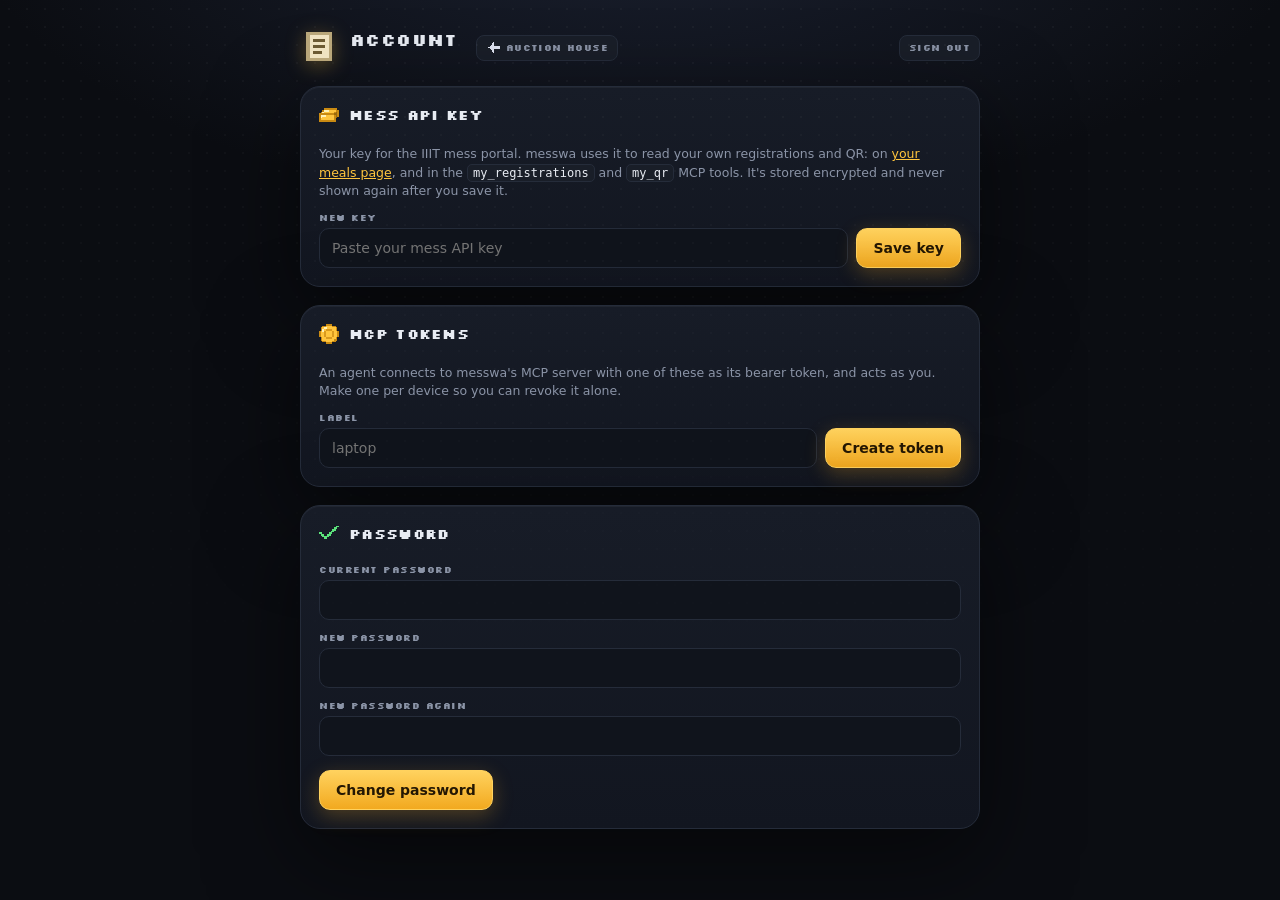
==== internal/dashboard/static/account.html @ 35e56fe0 "Add accounts with admin and member roles The dashboard had no sign-in; only the private listen addre" ====
<!doctype html>
<html lang="en">
<head>
<meta charset="utf-8">
<meta name="viewport" content="width=device-width, initial-scale=1, viewport-fit=cover">
<meta name="color-scheme" content="dark">
<meta name="theme-color" content="#0b0d12">
<title>Account · Mess Auction House</title>
<link rel="icon" href="favicon.svg" type="image/svg+xml">
<link rel="preload" href="silkscreen-700.ttf" as="font" type="font/ttf" crossorigin>
<link rel="stylesheet" href="style.css">
<link rel="stylesheet" href="account.css">
<script src="common.js" defer></script>
<script src="account.js" defer></script>
</head>
<body>
<div class="app account">
  <header class="top">
    <div class="brand">
      <span class="logo" id="logo"></span>
      <div>
        <h1 id="who">Account</h1>
        <p class="sub" id="role">&nbsp;</p>
      </div>
      <a class="nav-link" href="./" title="Back to the listings"><span id="navIcon"></span>Auction house</a>
    </div>
    <button class="nav-link" id="logout" type="button">Sign out</button>
  </header>

  <section class="chest" aria-label="Mess API key">
    <div class="chest-head">
      <span class="head-icon" id="keyIcon"></span>
      <span class="head-name">Mess API key</span>
      <span class="head-meta" id="keyMeta"></span>
    </div>
    <div class="form">
      <p class="note">Your key for the IIIT mess portal. messwa uses it to read your own registrations and QR: on <a href="sales.html">your meals page</a>, and in the <code>my_registrations</code> and <code>my_qr</code> MCP tools. It's stored encrypted and never shown again after you save it.</p>
      <p class="notice" id="noSecret" hidden>The server has no <code>MESSWA_SECRET_KEY</code>, so it can't store keys yet. Ask the admin to set it.</p>
      <form id="keyForm" class="row">
        <label class="grow">New key<input id="key" type="password" autocomplete="off" spellcheck="false" placeholder="Paste your mess API key" required></label>
        <button class="btn primary" type="submit">Save key</button>
        <button class="btn" type="button" id="keyClear" hidden>Remove</button>
      </form>
      <p class="err" id="keyErr" role="alert" hidden></p>
    </div>
  </section>

  <section class="chest" aria-label="MCP tokens">
    <div class="chest-head">
      <span class="head-icon" id="tokIcon"></span>
      <span class="head-name">MCP tokens</span>
      <span class="head-meta" id="tokMeta"></span>
    </div>
    <div class="form">
      <p class="note">An agent connects to messwa's MCP server with one of these as its bearer token, and acts as you. Make one per device so you can revoke it alone.</p>
      <form id="tokForm" class="row">
        <label class="grow">Label<input id="label" maxlength="64" placeholder="laptop" autocomplete="off"></label>
        <button class="btn primary" type="submit">Create token</button>
      </form>
      <div class="fresh" id="fresh" hidden>
        <p><b>Copy this token now.</b> It won't be shown again.</p>
        <code id="freshTok"></code>
        <p class="note">Add it to Claude Code with:</p>
        <code id="freshCmd"></code>
      </div>
      <p class="err" id="tokErr" role="alert" hidden></p>
      <table class="tokens" id="tokens" hidden>
        <thead><tr><th>Label</th><th>Token</th><th>Created</th><th>Last used</th><th></th></tr></thead>
        <tbody id="tokBody"></tbody>
      </table>
    </div>
  </section>

  <section class="chest" aria-label="Password">
    <div class="chest-head">
      <span class="head-icon" id="pwIcon"></span>
      <span class="head-name">Password</span>
    </div>
    <form class="form" id="pwForm">
      <input type="text" name="username" autocomplete="username" id="pwUser" hidden>
      <label>Current password<input id="pwOld" type="password" autocomplete="current-password" required></label>
      <label>New password<input id="pwNew" type="password" autocomplete="new-password" minlength="10" required></label>
      <label>New password again<input id="pwAgain" type="password" autocomplete="new-password" minlength="10" required></label>
      <p class="err" id="pwErr" role="alert" hidden></p>
      <p class="ok" id="pwOk" hidden>Password changed. Your other devices are signed out.</p>
      <div class="actions"><button class="btn primary" type="submit">Change password</button></div>
    </form>
  </section>
</div>
<div class="tip" id="tip" hidden></div>
</body>
</html>
---- internal/dashboard/static/style.css ----
@font-face { font-family: Pixel; src: url(silkscreen-400.ttf) format("truetype"); font-weight: 400; font-display: swap; }
@font-face { font-family: Pixel; src: url(silkscreen-700.ttf) format("truetype"); font-weight: 700; font-display: swap; }

:root {
  --bg: #0b0d12;
  --panel: #141821;
  --line: #252c3a;
  --slot: #191e28;
  --slot-hi: #222937;
  --text: #e8ecf3;
  --muted: #8b94a7;
  --dim: #586076;
  --gold: #ffc53d;
  --veg: #34c463;
  --nonveg: #e2553f;
  --egg: #f2b51b;
  --accent: #e8ecf3;
  --s: 72px;
  --gap: 6px;
  --cols: 9;
  --rows: 5;
  --sans: Inter, ui-sans-serif, system-ui, -apple-system, "Segoe UI", Roboto, sans-serif;
}

* { box-sizing: border-box; }
[hidden] { display: none !important; }
html, body { margin: 0; }
body {
  min-height: 100vh;
  color: var(--text);
  font: 14px/1.45 var(--sans);
  background:
    radial-gradient(1100px 520px at 50% -12%, #1b2131 0%, transparent 62%),
    var(--bg);
  -webkit-font-smoothing: antialiased;
}
body::before {
  content: "";
  position: fixed;
  inset: 0;
  pointer-events: none;
  background-image: radial-gradient(rgba(255, 255, 255, .035) 1px, transparent 1px);
  background-size: 18px 18px;
  mask-image: linear-gradient(180deg, #000 0%, transparent 85%);
}
button { font: inherit; color: inherit; }
kbd {
  font: 700 10px Pixel, monospace;
  padding: 1px 5px 2px;
  border: 1px solid var(--line);
  border-bottom-width: 2px;
  border-radius: 5px;
  background: var(--panel);
  color: var(--muted);
}
svg { display: block; }

.app {
  width: fit-content;
  max-width: 100%;
  margin: 0 auto;
  padding: 28px 20px 36px;
  display: flex;
  flex-direction: column;
  gap: 18px;
}

/* ---------- header ---------- */

.top {
  display: grid;
  grid-template-columns: auto minmax(200px, 1fr) auto;
  gap: 28px;
  align-items: center;
}
.brand { display: flex; gap: 12px; align-items: center; }
.logo { width: 38px; height: 38px; filter: drop-shadow(0 4px 10px rgba(255, 197, 61, .3)); }
.brand h1 { margin: 0; font: 700 17px Pixel, var(--sans); letter-spacing: .4px; }
.brand .sub { margin: 1px 0 0; color: var(--muted); font-size: 12px; }
.nav-link {
  display: inline-flex; align-items: center; gap: 6px; height: 26px; padding: 0 9px 1px; margin-left: 6px;
  border-radius: 8px; background: var(--slot); border: 1px solid var(--line);
  font: 700 9px Pixel; letter-spacing: .4px; color: var(--muted); text-decoration: none; white-space: nowrap;
  transition: background .12s, border-color .12s, color .12s;
}
.nav-link:hover { background: var(--slot-hi); color: var(--gold); border-color: color-mix(in srgb, var(--gold) 55%, transparent); }
.nav-link span { width: 14px; height: 14px; }
button.nav-link { cursor: pointer; }
.nav-link b { font-weight: inherit; }
.nav-link span svg { width: 14px; height: 14px; display: block; }

.day { display: flex; flex-direction: column; gap: 7px; min-width: 0; }
.day-label { font-size: 12.5px; color: var(--muted); white-space: nowrap; overflow: hidden; text-overflow: ellipsis; }
.day-label b { color: var(--text); font-weight: 600; }
.day-label .gold { color: var(--gold); }
.track {
  position: relative;
  height: 8px;
  border-radius: 99px;
  background: #121620;
  border: 1px solid var(--line);
}
.seg { position: absolute; top: 1px; bottom: 1px; border-radius: 99px; background: #2b3346; }
.seg.past { background: #1d2230; }
.seg.now { background: linear-gradient(90deg, #ffd25e, #ff9f3d); box-shadow: 0 0 12px rgba(255, 180, 61, .55); }
.seg-glyph { position: absolute; top: 12px; width: 11px; height: 11px; transform: translateX(-50%); opacity: .45; }
.seg-glyph.now { opacity: 1; }
.seg-glyph.coin { width: auto; display: flex; align-items: center; gap: 3px; opacity: 1; font: 400 8px Pixel; color: var(--gold); white-space: nowrap; }
.seg-glyph.coin svg { width: 11px; height: 11px; flex: none; }
.seg-glyph.coin.armed b { color: var(--muted); }
.seg-glyph.coin.armed svg { border-radius: 50%; animation: ring 1.8s infinite; }
@keyframes ring { 0% { box-shadow: 0 0 0 0 rgba(255, 197, 61, .6); } 70% { box-shadow: 0 0 0 6px rgba(255, 197, 61, 0); } 100% { box-shadow: 0 0 0 0 rgba(255, 197, 61, 0); } }
.now-mark { position: absolute; top: -5px; bottom: -5px; width: 2px; margin-left: -1px; border-radius: 2px; background: #fff; box-shadow: 0 0 8px #fff8; }
.day { padding-bottom: 14px; }

.search {
  display: flex;
  align-items: center;
  gap: 9px;
  width: 250px;
  height: 38px;
  padding: 0 12px;
  border-radius: 11px;
  background: var(--panel);
  border: 1px solid var(--line);
  transition: border-color .15s, box-shadow .15s;
}
.search:focus-within { border-color: #3d4860; box-shadow: 0 0 0 3px rgba(122, 162, 255, .14); }
.search-key { font: 700 11px Pixel; color: var(--dim); border: 1px solid var(--line); border-radius: 5px; padding: 0 5px 1px; }
.search input { flex: 1; min-width: 0; background: none; border: 0; outline: 0; color: var(--text); font: inherit; }
.search input::placeholder { color: var(--dim); }
.search input::-webkit-search-cancel-button { filter: invert(.6); }

/* ---------- chest ---------- */

.chest {
  padding: 14px 16px 16px;
  border-radius: 20px;
  background: linear-gradient(180deg, #171c27 0%, #121620 100%);
  border: 1px solid var(--line);
  box-shadow: 0 30px 90px rgba(0, 0, 0, .5), inset 0 1px 0 rgba(255, 255, 255, .045);
}
.chest-head {
  display: flex;
  align-items: center;
  gap: 10px;
  min-height: 28px;
  margin: 0 2px 12px;
  font-size: 12.5px;
  color: var(--muted);
}
.head-icon { width: 20px; height: 20px; }
.head-name { font: 700 14px Pixel, var(--sans); color: var(--accent); letter-spacing: .3px; transition: color .2s; }
.head-meta { flex: 1; white-space: nowrap; overflow: hidden; text-overflow: ellipsis; }
.pager { display: flex; align-items: center; gap: 6px; font: 700 11px Pixel; color: var(--muted); }
.pg {
  width: 24px; height: 24px; border-radius: 7px; cursor: pointer;
  background: var(--slot); border: 1px solid var(--line);
  font: 600 16px/1 var(--sans); padding-bottom: 2px;
}
.pg:disabled { opacity: .3; cursor: default; }
.live { display: flex; align-items: center; gap: 6px; font-size: 11.5px; padding-left: 10px; border-left: 1px solid var(--line); white-space: nowrap; }
.live i { width: 7px; height: 7px; border-radius: 50%; background: var(--veg); box-shadow: 0 0 0 0 rgba(52, 196, 99, .6); animation: pulse 2.4s infinite; }
.live.off i { background: var(--nonveg); animation: none; }
@keyframes pulse { 0% { box-shadow: 0 0 0 0 rgba(52, 196, 99, .55); } 70% { box-shadow: 0 0 0 7px rgba(52, 196, 99, 0); } 100% { box-shadow: 0 0 0 0 rgba(52, 196, 99, 0); } }

.body { display: flex; gap: calc(var(--gap) * 2); }
.tabs { display: grid; grid-template-rows: repeat(var(--rows), var(--s)); gap: var(--gap); }
.grid {
  position: relative;
  display: grid;
  grid-template-columns: repeat(var(--cols), var(--s));
  grid-auto-rows: var(--s);
  gap: var(--gap);
}

.controls {
  display: flex;
  gap: calc(var(--gap) * 2);
  margin-top: calc(var(--gap) * 2);
  padding-top: calc(var(--gap) * 2);
  border-top: 1px dashed var(--line);
}
.ctl-row {
  width: calc(var(--cols) * var(--s) + (var(--cols) - 1) * var(--gap));
  display: flex;
  flex-wrap: wrap;
  gap: var(--gap);
  justify-content: center;
}
.ctl-row .spacer { flex: 1; }

/* ---------- slots ---------- */

.slot {
  --c: clamp(4px, calc(var(--s) * .1), 7px);
  --ci: clamp(9px, calc(var(--s) * .17), 12px);
  position: relative;
  width: var(--s);
  height: var(--s);
  border-radius: 11px;
  background: var(--slot);
  border: 1px solid #1e2431;
  box-shadow: inset 0 2px 0 rgba(0, 0, 0, .32), inset 0 -1px 0 rgba(255, 255, 255, .035);
}
button.slot { padding: 0; margin: 0; cursor: pointer; outline: none; -webkit-tap-highlight-color: transparent; }
.item, .tab, .ctl { transition: transform .12s ease, background .12s, border-color .12s, box-shadow .15s; }
.item { --accent: var(--m, #e8ecf3); }
.item:hover, .item:focus-visible, .item.active {
  background: var(--slot-hi);
  border-color: color-mix(in srgb, var(--accent) 65%, transparent);
  transform: translateY(-2px);
  box-shadow: 0 10px 22px rgba(0, 0, 0, .4), 0 0 20px color-mix(in srgb, var(--accent) 22%, transparent);
  z-index: 2;
}
.item:active { transform: translateY(0) scale(.97); }

.price {
  position: absolute;
  inset: 0;
  display: flex;
  align-items: center;
  justify-content: center;
  padding-top: 2px;
  /* Regular weight: the bold 4 fills in. Sizes are whole multiples of the
     font's 8px grid so every pixel stays square. */
  font: 400 24px Pixel, var(--sans);
  color: var(--gold);
  text-shadow: 2px 2px 0 rgba(0, 0, 0, .5);
}
.price.wide { font-size: 16px; }
@media (max-width: 640px) { .price { font-size: 16px; } }
.price .r { font: 700 calc(var(--s) * .21) var(--sans); margin-right: 2px; opacity: .8; transform: translateY(-1px); }
.price.unknown { color: #5d6680; font: 600 calc(var(--s) * .3) var(--sans); text-shadow: none; }
.price.free { color: var(--veg); font-weight: 700; font-size: calc(var(--s) * .19); letter-spacing: 0; }
.price.swap { flex-direction: column; gap: 3px; font-weight: 700; font-size: calc(var(--s) * .13); color: var(--muted); letter-spacing: .3px; text-shadow: none; }
.price.swap svg { width: calc(var(--s) * .36); height: calc(var(--s) * .36); }
.price.swap.compact { flex-direction: row; gap: 4px; padding-bottom: 6px; }
.price.swap.compact .arrow { font: 700 calc(var(--s) * .2) var(--sans); color: var(--muted); }
.price.swap .more { position: absolute; right: 7px; top: calc(var(--s) * .3); font-size: 10px; color: var(--muted); }

.diet { position: absolute; top: var(--c); left: var(--c); width: var(--ci); height: var(--ci); }
.mealg { position: absolute; top: var(--c); right: var(--c); width: calc(var(--ci) + 1px); height: calc(var(--ci) + 1px); opacity: .9; }
.messg { position: absolute; left: calc(var(--c) - 1px); bottom: calc(var(--c) + 3px); width: calc(var(--ci) + 1px); height: calc(var(--ci) + 1px); }
.qty { position: absolute; right: var(--c); bottom: calc(var(--c) + 2px); font: 700 calc(var(--ci) + 1px) Pixel; color: #fff; text-shadow: 2px 2px 0 rgba(0, 0, 0, .7); }
.ticked { position: absolute; left: 50%; top: 6px; width: 6px; height: 6px; margin-left: -3px; border-radius: 50%; background: var(--egg); box-shadow: 0 0 6px var(--egg); }
.bar { position: absolute; left: calc(var(--c) + 1px); right: calc(var(--c) + 1px); bottom: calc(var(--c) - 2px); height: 3px; border-radius: 2px; background: rgba(0, 0, 0, .55); overflow: hidden; }
.bar i { display: block; height: 100%; width: 100%; transform-origin: left; }

.item.sold > :not(.stamp), .item.closed > :not(.stamp) { opacity: .28; filter: grayscale(1); }
.stamp {
  position: absolute;
  left: 50%;
  top: 50%;
  transform: translate(-50%, -50%) rotate(-14deg);
  padding: 2px 5px 3px;
  border: 1.5px solid currentColor;
  border-radius: 5px;
  font: 700 10px Pixel;
  letter-spacing: .5px;
  background: rgba(11, 13, 18, .75);
}
.stamp.long { font-size: clamp(6px, calc(var(--s) * .11), 8px); letter-spacing: 0; padding: 2px 3px 3px; }
.sold .stamp { color: var(--veg); }
.sold .stamp.bought { color: #ff6b5b; }
.closed .stamp { color: var(--muted); }

.glint {
  position: absolute;
  inset: 0;
  border-radius: inherit;
  overflow: hidden;
  pointer-events: none;
}
.glint::before {
  content: "";
  position: absolute;
  top: -20%;
  bottom: -20%;
  left: 0;
  width: 70%;
  background: linear-gradient(105deg,
    rgba(190, 150, 255, 0) 0%,
    rgba(190, 150, 255, .06) 25%,
    rgba(200, 170, 255, .22) 45%,
    rgba(160, 205, 255, .26) 55%,
    rgba(160, 205, 255, .06) 75%,
    rgba(160, 205, 255, 0) 100%);
  transform: translateX(-110%);
  will-change: transform;
  animation: glint 3s infinite;
}
/* Sweep in the first 2.2s of the cycle (keep in step with GLINT_* in app.js),
   then rest off to the right. */
@keyframes glint {
  0% { transform: translateX(-110%); animation-timing-function: cubic-bezier(.4, 0, .6, 1); }
  73.33%, 100% { transform: translateX(160%); }
}
.pop { animation: pop .45s cubic-bezier(.2, 1.5, .4, 1); }
@keyframes pop { from { transform: scale(.6); opacity: 0; } to { transform: none; opacity: 1; } }

.empty {
  position: absolute;
  inset: 0;
  display: grid;
  place-items: center;
  pointer-events: none;
  text-align: center;
}
.empty div { padding: 10px 14px; border-radius: 10px; background: rgba(11, 13, 18, .7); color: var(--muted); font-size: 13px; }
.empty b { display: block; font: 700 11px Pixel; color: var(--dim); letter-spacing: .5px; margin-bottom: 2px; }

/* ---------- tabs ---------- */

.tab { display: grid; place-items: center; --accent: var(--m); }
.tab svg { width: 56%; height: 56%; transition: transform .15s; }
.tab:hover { background: var(--slot-hi); }
.tab:hover svg { transform: scale(1.08) rotate(-4deg); }
.tab.on {
  background: var(--slot-hi);
  border-color: var(--accent);
  box-shadow: inset 0 0 0 1px color-mix(in srgb, var(--accent) 50%, transparent), 0 0 24px color-mix(in srgb, var(--accent) 28%, transparent);
}
.tab.on::after {
  content: "";
  position: absolute;
  right: calc(var(--gap) * -1 - 3px);
  top: 22%;
  bottom: 22%;
  width: 3px;
  border-radius: 3px;
  background: var(--accent);
  box-shadow: 0 0 10px var(--accent);
}
.badge {
  position: absolute;
  right: 4px;
  bottom: 4px;
  min-width: 18px;
  padding: 1px 4px 2px;
  border-radius: 6px;
  text-align: center;
  font: 700 10px Pixel;
  color: var(--text);
  background: rgba(11, 13, 18, .85);
  border: 1px solid var(--line);
}
.tab.on .badge { border-color: color-mix(in srgb, var(--accent) 60%, transparent); color: var(--accent); }
.badge.zero { color: var(--dim); }

/* ---------- control buttons ---------- */

.ctl { display: grid; place-items: center; }
.ctl svg { width: 42%; height: 42%; margin-bottom: 12px; }
.ctl .lbl {
  position: absolute;
  left: 0;
  right: 0;
  bottom: 7px;
  text-align: center;
  font: 700 8.5px Pixel;
  letter-spacing: .3px;
  color: var(--muted);
  white-space: nowrap;
}
.ctl:hover { background: var(--slot-hi); }
.ctl.on { border-color: color-mix(in srgb, var(--gold) 70%, transparent); background: var(--slot-hi); box-shadow: 0 0 18px rgba(255, 197, 61, .15); }
.ctl .lbl.tight { font-size: 7.5px; letter-spacing: 0; }
.ctl.on .lbl { color: var(--gold); }
.ctl.set .lbl { color: var(--text); }
.ctl:disabled { opacity: .3; cursor: not-allowed; }
.ctl.help .q { font: 700 24px/1 var(--sans); color: var(--muted); margin-bottom: 12px; }

/* ---------- tooltip ---------- */

.tip {
  position: fixed;
  z-index: 50;
  left: 0;
  top: 0;
  max-width: 330px;
  padding: 9px 12px 10px;
  pointer-events: none;
  border: 2px solid transparent;
  border-radius: 7px;
  background:
    linear-gradient(rgba(16, 0, 16, .95), rgba(16, 0, 16, .95)) padding-box,
    linear-gradient(180deg, #5a1cff, #2a0a80) border-box;
  box-shadow: 0 0 0 1px #0d000d, 0 18px 40px rgba(0, 0, 0, .55);
  font-size: 13px;
  line-height: 1.5;
}
.tip .ln { white-space: pre-wrap; overflow-wrap: anywhere; }
.tip .gap { height: 7px; }
.tip .nm { font-weight: 700; font-size: 14px; }
.tip .lore { color: #c08ad8; font-style: italic; }
.tip .rar { margin-top: 7px; font: 700 11.5px Pixel; letter-spacing: .6px; }
.c7 { color: #a9adb8; }
.c8 { color: #6c7080; }
.cf { color: #f4f5f8; }
.c6 { color: #ffaa1f; }
.ce { color: #ffe66b; }
.ca { color: #5be37a; }
.cc { color: #ff6b5b; }
.cb { color: #6fe3f0; }
.cd { color: #ff86e8; }

/* ---------- modal ---------- */

.modal {
  position: fixed;
  inset: 0;
  z-index: 60;
  display: grid;
  place-items: center;
  padding: 16px;
  background: rgba(5, 6, 10, .62);
  backdrop-filter: blur(6px);
  animation: fade .15s ease;
}
@keyframes fade { from { opacity: 0; } }
.sheet {
  width: min(560px, 100%);
  max-height: 88vh;
  overflow: auto;
  padding: 18px;
  border-radius: 20px;
  background: linear-gradient(180deg, #181d29, #121620);
  border: 1px solid var(--line);
  box-shadow: 0 40px 120px rgba(0, 0, 0, .6);
  animation: rise .2s cubic-bezier(.2, 1.2, .4, 1);
}
@keyframes rise { from { transform: translateY(14px) scale(.98); opacity: 0; } }
.sheet-head { display: flex; gap: 16px; align-items: center; }
.sheet-head .slot { --s: 92px; flex: none; cursor: default; transform: none; }
.sheet-head h2 { margin: 0; font: 700 16px Pixel, var(--sans); letter-spacing: .3px; }
.sheet-head .sub { margin-top: 3px; color: var(--muted); font-size: 13px; }
.pill { display: inline-block; margin-top: 8px; padding: 2px 8px 3px; border-radius: 99px; font: 700 10px Pixel; letter-spacing: .5px; border: 1px solid currentColor; }
.facts { display: grid; grid-template-columns: auto 1fr; gap: 6px 16px; margin: 18px 0 4px; font-size: 13.5px; }
.facts dt { color: var(--muted); }
.facts dd { margin: 0; overflow-wrap: anywhere; }
.copies { margin-top: 16px; display: flex; flex-direction: column; gap: 8px; }
.copies h3 { margin: 0 0 2px; font: 700 11px Pixel; color: var(--muted); letter-spacing: .5px; }
.copy { padding: 10px 12px; border-radius: 12px; background: var(--slot); border: 1px solid #1e2431; }
.copy-meta { display: flex; gap: 8px; align-items: baseline; font-size: 12px; color: var(--muted); margin-bottom: 3px; }
.copy-meta b { color: var(--text); font-weight: 600; }
.copy-text { white-space: pre-wrap; overflow-wrap: anywhere; color: #d6c3e6; }
a.copy.linked { display: block; text-decoration: none; color: inherit; cursor: pointer; transition: border-color .12s, background .12s; }
a.copy.linked:hover { border-color: color-mix(in srgb, var(--gold) 55%, transparent); background: var(--slot-hi); }
.copy-go { margin-left: auto; display: inline-flex; align-items: center; gap: 5px; color: var(--muted); font-size: 11px; }
.copy-go svg { width: 12px; height: 12px; }
a.copy.linked:hover .copy-go { color: var(--gold); }
.copy.deleted .copy-text { text-decoration: line-through; opacity: .55; }
.actions { display: flex; flex-wrap: wrap; gap: 8px; margin-top: 18px; }
.btn {
  display: inline-flex; align-items: center; gap: 8px;
  height: 40px; padding: 0 16px; border-radius: 11px; cursor: pointer;
  background: var(--slot-hi); border: 1px solid var(--line);
  font-weight: 600; text-decoration: none; color: var(--text);
}
.btn:hover { border-color: #3d4860; }
.btn.primary { background: linear-gradient(180deg, #ffd25e, #f2a91f); color: #241703; border-color: #ffd25e; box-shadow: 0 6px 20px rgba(255, 180, 40, .25); }
.btn.primary:hover { filter: brightness(1.06); }
.btn.primary[aria-disabled="true"] { filter: grayscale(1); opacity: .5; pointer-events: none; }
.btn svg { width: 16px; height: 16px; }
.setting { margin-top: 18px; }
.setting h3 { margin: 0 0 6px; font: 700 10px Pixel; letter-spacing: .6px; color: var(--muted); }
.choices { display: flex; flex-wrap: wrap; gap: 8px; margin-top: 12px; }
.choice { display: inline-flex; align-items: center; gap: 8px; font: inherit; font-size: 14px; color: var(--muted); background: var(--slot); border: 1px solid var(--line); border-radius: 10px; padding: 10px 14px; cursor: pointer; }
.choice svg { width: 18px; height: 18px; }
.choice:hover { border-color: #3d4860; color: inherit; }
.choice[aria-checked="true"] { color: var(--gold); border-color: var(--gold); background: color-mix(in srgb, var(--gold) 10%, var(--slot)); }
.note { margin-top: 10px; color: var(--dim); font-size: 12px; }

.toast {
  position: fixed; left: 50%; bottom: 24px; z-index: 70; transform: translateX(-50%);
  padding: 8px 14px; border-radius: 10px; background: #1d2330; border: 1px solid var(--line);
  font-size: 13px; box-shadow: 0 12px 30px rgba(0, 0, 0, .5);
}

.hint { display: flex; flex-wrap: wrap; gap: 6px 16px; justify-content: center; color: var(--dim); font-size: 12px; }

/* ---------- market pulse ---------- */

/* width 0 + min-width 100%: match the board's width without widening it */
.pulse { width: 0; min-width: 100%; }
.legend { display: flex; gap: 12px; font-size: 11.5px; white-space: nowrap; }
.legend i { display: inline-block; width: 7px; height: 10px; margin-right: 5px; border-radius: 2px 2px 0 0; background: var(--text); vertical-align: -1px; }
.legend i.m { background: color-mix(in srgb, var(--text) 30%, transparent); }
.wins { display: flex; gap: 4px; padding-left: 10px; border-left: 1px solid var(--line); }
.win {
  height: 24px; padding: 0 8px 1px; border-radius: 7px; cursor: pointer;
  background: var(--slot); border: 1px solid var(--line);
  font: 700 9px Pixel; letter-spacing: .3px; color: var(--muted);
  transition: background .12s, border-color .12s, color .12s;
}
.win:hover { background: var(--slot-hi); color: var(--text); }
.win.on { color: var(--gold); border-color: color-mix(in srgb, var(--gold) 70%, transparent); background: var(--slot-hi); }

.cards { display: grid; grid-template-columns: repeat(4, minmax(0, 1fr)); gap: calc(var(--gap) * 2); }
.card {
  --accent: var(--m);
  position: relative;
  padding: 12px 14px 12px;
  border-radius: 14px;
  background: var(--slot);
  border: 1px solid #1e2431;
  box-shadow: inset 0 2px 0 rgba(0, 0, 0, .32), inset 0 -1px 0 rgba(255, 255, 255, .035);
  cursor: pointer;
  container-type: inline-size;
  transition: background .12s, border-color .12s, box-shadow .15s;
}
.card:hover { background: var(--slot-hi); border-color: color-mix(in srgb, var(--accent) 35%, transparent); }
.card.on {
  background: var(--slot-hi);
  border-color: color-mix(in srgb, var(--accent) 70%, transparent);
  box-shadow: inset 0 0 0 1px color-mix(in srgb, var(--accent) 30%, transparent), 0 0 24px color-mix(in srgb, var(--accent) 14%, transparent);
}
.card-head { display: flex; align-items: center; gap: 8px; margin-bottom: 14px; }
.card-head svg { width: 18px; height: 18px; flex: none; }
.card-name { flex: 1; font: 700 12px Pixel, var(--sans); letter-spacing: .3px; }
.verdict { padding: 2px 6px 3px; border-radius: 99px; border: 1px solid var(--line); font: 700 8px Pixel; letter-spacing: .4px; color: var(--dim); }
.verdict.hot { color: var(--gold); border-color: color-mix(in srgb, var(--gold) 55%, transparent); }
.verdict.slow, .verdict.steady { color: var(--muted); }

.kpis { display: grid; grid-template-columns: repeat(3, minmax(0, 1fr)); gap: 8px; }
.kpi b, .x b { display: block; white-space: nowrap; }
/* 16px or 24px: whole multiples of the font's 8px grid keep pixels square */
.kpi b { font: 400 16px/24px Pixel, var(--sans); color: var(--text); text-shadow: 2px 2px 0 rgba(0, 0, 0, .5); }
@container (min-width: 290px) { .kpi b { font-size: 24px; } }
.kpi span, .x em { display: block; font: 700 8px Pixel; font-style: normal; letter-spacing: .3px; white-space: nowrap; }
.kpi span { margin-top: 5px; color: var(--muted); }
.kpi b.none, .x b.none { color: var(--dim); }

.spark {
  position: relative;
  display: grid;
  grid-template-columns: repeat(24, minmax(0, 1fr));
  gap: 2px;
  height: 40px;
  margin-top: 16px;
  border-bottom: 1px solid var(--line);
}
.band { position: absolute; top: -4px; bottom: 0; right: 0; border-left: 1px solid var(--line); border-radius: 0 4px 0 0; background: rgba(255, 255, 255, .03); pointer-events: none; }
.bk { position: relative; height: 100%; }
.bk i { position: absolute; bottom: 0; border-radius: 2px 2px 0 0; }
.bk .m { left: 0; right: 0; background: color-mix(in srgb, var(--m) 30%, transparent); }
.bk .s { left: 22%; right: 22%; background: var(--m); }
.bk:hover .m { background: color-mix(in srgb, var(--m) 48%, transparent); }
.axis { display: flex; justify-content: space-between; margin-top: 4px; font-size: 10.5px; color: var(--dim); }

.extras { display: grid; grid-template-columns: repeat(3, minmax(0, 1fr)); gap: 8px; margin-top: 10px; padding-top: 10px; border-top: 1px dashed var(--line); }
.x em { color: var(--muted); margin-bottom: 3px; }
.x b { font-size: 13px; font-weight: 600; color: var(--text); }

@media (max-width: 1100px) {
  .cards { grid-template-columns: repeat(2, minmax(0, 1fr)); }
}
@media (max-width: 640px) {
  .cards { grid-template-columns: minmax(0, 1fr); }
  .legend { display: none; }
  .pulse .head-name { flex: 1; white-space: nowrap; }
}

/* ---------- small screens ---------- */

@media (max-width: 900px) {
  .top { grid-template-columns: 1fr auto; gap: 14px 20px; }
  .day { grid-column: 1 / -1; grid-row: 2; }
  .search { width: 200px; }
}
@media (max-width: 640px) {
  :root { --s: 56px; --gap: 5px; --cols: 5; --rows: 7; }
  .app { padding: 16px 10px 28px; gap: 14px; }
  .top { grid-template-columns: 1fr; }
  .search { width: 100%; grid-row: 3; }
  .brand .sub { display: none; }
  .chest { padding: 10px 10px 12px; border-radius: 16px; }
  .live { display: none; }
  .head-meta { display: none; }
  .head-name { flex: 1; }
  .ctl .lbl { font-size: 7px; bottom: 5px; }
  .ctl .lbl.tight { font-size: 6px; }
  .ctl svg { margin-bottom: 10px; }
  .ctl-row .page, .ctl-row .spacer, .ctl-left { display: none; }
  .ctl-row { width: auto; flex: 1; justify-content: space-between; }
  .hint { display: none; }
  .modal { place-items: end center; padding: 0; }
  .sheet { border-radius: 20px 20px 0 0; max-height: 92vh; }
}
@media (prefers-reduced-motion: reduce) {
  *, *::before, *::after { animation: none !important; transition: none !important; }
}
---- internal/dashboard/static/account.css ----
/* The sign-in and account pages. Shares style.css with the board. */

.app.account { width: min(720px, 100%); }
.account .top { display: flex; justify-content: space-between; align-items: center; gap: 16px; }
.account.login { width: min(440px, 100%); margin-top: 8vh; }

.notice {
  margin: 0; padding: 10px 14px; border-radius: 12px;
  background: color-mix(in srgb, var(--egg) 8%, var(--panel)); border: 1px solid color-mix(in srgb, var(--egg) 35%, transparent);
  color: var(--muted); font-size: 12.5px;
}
code { font: 12px ui-monospace, SFMono-Regular, Menlo, monospace; color: var(--text); background: var(--slot); border: 1px solid var(--line); border-radius: 5px; padding: 1px 5px; overflow-wrap: anywhere; }
.account a { color: var(--gold); }
.account a.nav-link { color: var(--muted); }

.form { display: flex; flex-direction: column; gap: 12px; padding: 4px 2px 2px; }
.form label { display: flex; flex-direction: column; gap: 5px; font: 700 9px Pixel; letter-spacing: .5px; color: var(--muted); text-transform: uppercase; }
.form input {
  height: 40px; padding: 0 12px; border-radius: 10px;
  background: #10141c; border: 1px solid var(--line); color: var(--text);
  font: 14px var(--sans); outline: none;
}
.form input:focus { border-color: color-mix(in srgb, var(--gold) 60%, transparent); }
.form .row { display: flex; gap: 8px; align-items: flex-end; flex-wrap: wrap; }
.form .grow { flex: 1 1 220px; }
.form .actions { margin-top: 2px; }
.note { margin: 0; color: var(--muted); font-size: 12.5px; }
.err { margin: 0; color: #ff6b5b; font-size: 13px; }
.ok { margin: 0; color: #5be37a; font-size: 13px; }
.red { color: #ff6b5b; }
.dim { color: var(--dim); }
.head-meta b { color: var(--text); font-weight: 600; }
.btn:disabled { opacity: .6; cursor: progress; }
.btn.small { height: 28px; padding: 0 10px; border-radius: 8px; font-size: 12px; }

.fresh { display: flex; flex-direction: column; gap: 8px; padding: 12px; border-radius: 12px; background: color-mix(in srgb, var(--veg) 7%, var(--panel)); border: 1px solid color-mix(in srgb, var(--veg) 35%, transparent); }
.fresh p { margin: 0; font-size: 13px; }
.fresh code { display: block; padding: 8px 10px; user-select: all; }

.tokens { width: 100%; border-collapse: collapse; font-size: 13px; }
.tokens th { text-align: left; font: 700 9px Pixel; letter-spacing: .5px; color: var(--muted); padding: 6px 8px; border-bottom: 1px solid var(--line); }
.tokens td { padding: 8px; border-bottom: 1px solid #1c2230; vertical-align: middle; }
.tokens td:last-child { text-align: right; }
.tokens .mono { font: 12px ui-monospace, SFMono-Regular, Menlo, monospace; color: var(--muted); }
.tokens tr.revoked td { opacity: .5; }
.tokens tr.revoked td:last-child { opacity: 1; }

@media (max-width: 560px) {
  .tokens th:nth-child(3), .tokens td:nth-child(3) { display: none; }
}
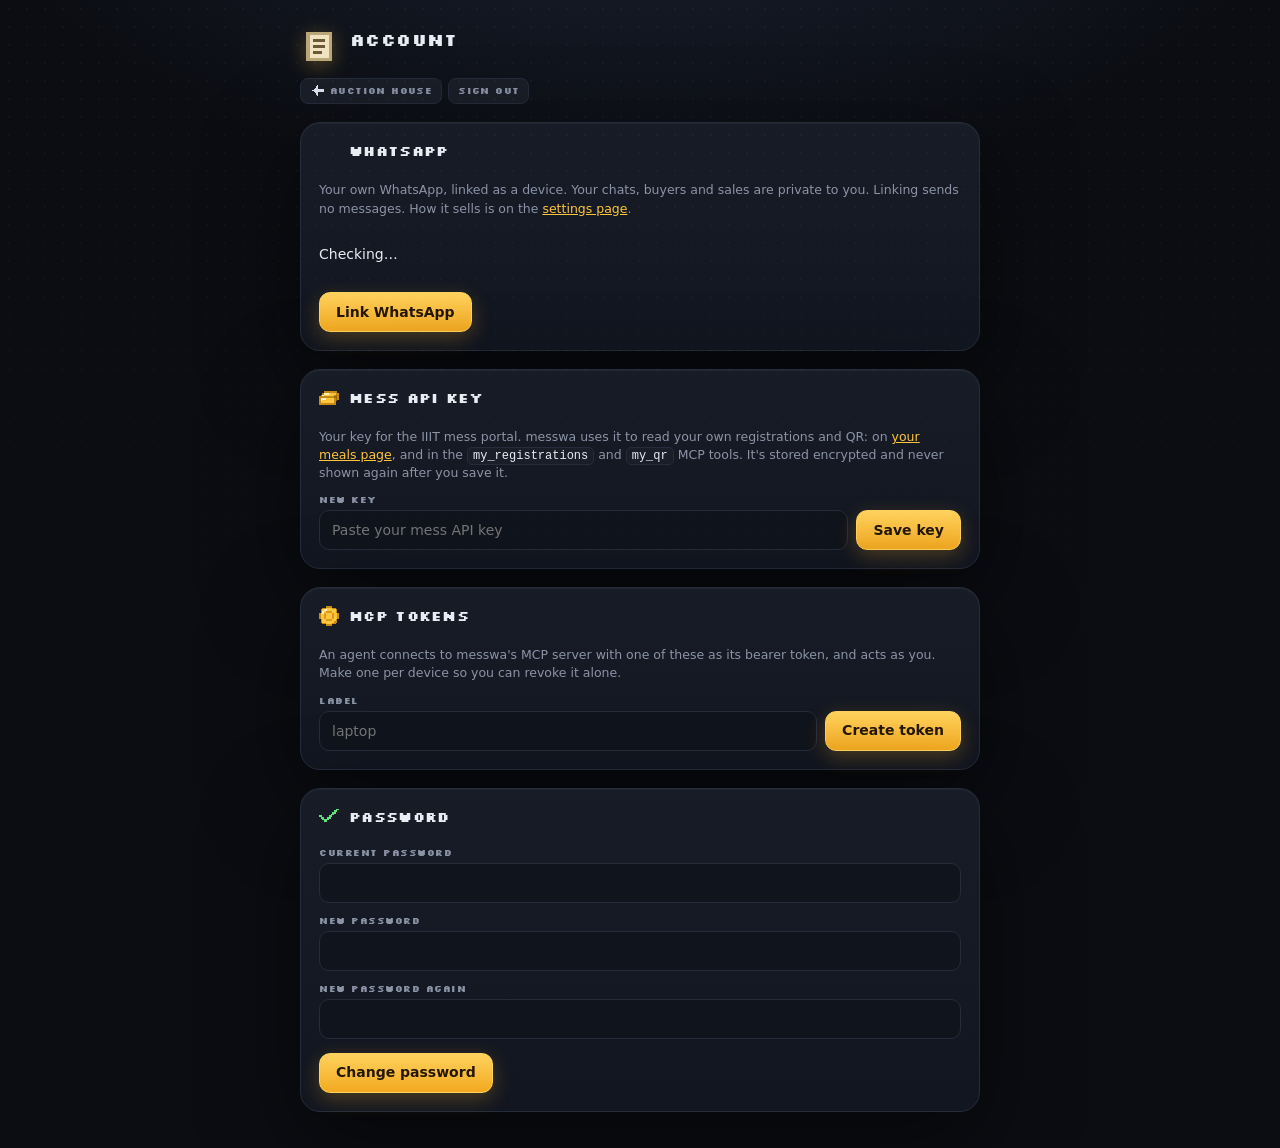
==== commit 41d3a1be: "Merge remote-tracking branch 'origin/master' into fix/drop-bought-chats # Conflicts: #	README.md #	i" ====
--- a/internal/dashboard/static/account.html
+++ b/internal/dashboard/static/account.html
@@ -7,7 +7,7 @@
 <meta name="theme-color" content="#0b0d12">
 <title>Account · Mess Auction House</title>
 <link rel="icon" href="favicon.svg" type="image/svg+xml">
-<link rel="preload" href="silkscreen-700.ttf" as="font" type="font/ttf" crossorigin>
+<link rel="preload" href="silkscreen-700.woff2" as="font" type="font/woff2" crossorigin>
 <link rel="stylesheet" href="style.css">
 <link rel="stylesheet" href="account.css">
 <script src="common.js" defer></script>
@@ -22,10 +22,40 @@
         <h1 id="who">Account</h1>
         <p class="sub" id="role">&nbsp;</p>
       </div>
-      <a class="nav-link" href="./" title="Back to the listings"><span id="navIcon"></span>Auction house</a>
+      <nav class="navs" aria-label="Pages">
+        <a class="nav-link" href="./" title="Back to the listings"><span id="navIcon"></span>Auction house</a>
+        <button class="nav-link" id="logout" type="button">Sign out</button>
+      </nav>
     </div>
-    <button class="nav-link" id="logout" type="button">Sign out</button>
   </header>
+
+  <section class="chest" id="signupsBox" aria-label="Sign-up requests" hidden>
+    <div class="chest-head">
+      <span class="head-icon" id="suIcon"></span>
+      <span class="head-name">Sign-up requests</span>
+      <span class="head-meta" id="suMeta"></span>
+    </div>
+    <div class="form">
+      <p class="note">People who made an account on the sign-up page. They can't see the board until you approve them. Declined accounts can still sign in, but only to see that you declined them; remove them with <code>messwa user remove</code>.</p>
+      <p class="err" id="suErr" role="alert" hidden></p>
+      <table class="signups"><tbody id="suBody"></tbody></table>
+    </div>
+  </section>
+
+  <section class="chest" aria-label="WhatsApp">
+    <div class="chest-head">
+      <span class="head-icon" id="waIcon"></span>
+      <span class="head-name">WhatsApp</span>
+      <span class="head-meta" id="waMeta"></span>
+    </div>
+    <div class="form">
+      <p class="note">Your own WhatsApp, linked as a device. Your chats, buyers and sales are private to you. Linking sends no messages. How it sells is on the <a href="settings.html">settings page</a>.</p>
+      <p class="wa-status" id="waStatus">Checking…</p>
+      <img id="waQR" alt="QR code to scan in WhatsApp, Linked devices" hidden class="pairing-qr">
+      <div class="actions"><button class="btn primary" id="waLink" type="button">Link WhatsApp</button><button class="btn" id="waUnlink" type="button" hidden>Unlink</button></div>
+      <p class="err" id="waErr" role="alert" hidden></p>
+    </div>
+  </section>
 
   <section class="chest" aria-label="Mess API key">
     <div class="chest-head">
@@ -79,8 +109,8 @@
     <form class="form" id="pwForm">
       <input type="text" name="username" autocomplete="username" id="pwUser" hidden>
       <label>Current password<input id="pwOld" type="password" autocomplete="current-password" required></label>
-      <label>New password<input id="pwNew" type="password" autocomplete="new-password" minlength="10" required></label>
-      <label>New password again<input id="pwAgain" type="password" autocomplete="new-password" minlength="10" required></label>
+      <label>New password<input id="pwNew" type="password" autocomplete="new-password" required></label>
+      <label>New password again<input id="pwAgain" type="password" autocomplete="new-password" required></label>
       <p class="err" id="pwErr" role="alert" hidden></p>
       <p class="ok" id="pwOk" hidden>Password changed. Your other devices are signed out.</p>
       <div class="actions"><button class="btn primary" type="submit">Change password</button></div>
--- a/internal/dashboard/static/style.css
+++ b/internal/dashboard/static/style.css
@@ -1,5 +1,5 @@
-@font-face { font-family: Pixel; src: url(silkscreen-400.ttf) format("truetype"); font-weight: 400; font-display: swap; }
-@font-face { font-family: Pixel; src: url(silkscreen-700.ttf) format("truetype"); font-weight: 700; font-display: swap; }
+@font-face { font-family: Pixel; src: url(silkscreen-400.woff2) format("woff2"); font-weight: 400; font-display: swap; }
+@font-face { font-family: Pixel; src: url(silkscreen-700.woff2) format("woff2"); font-weight: 700; font-display: swap; }
 
 :root {
   --bg: #0b0d12;
@@ -55,9 +55,10 @@
 }
 svg { display: block; }
 
+/* A set width, not fit-content: the board fills it and app.js picks the
+   column count to match, so the header can't leave the grid short. */
 .app {
-  width: fit-content;
-  max-width: 100%;
+  width: min(100%, 1640px);
   margin: 0 auto;
   padding: 28px 20px 36px;
   display: flex;
@@ -74,6 +75,8 @@
   align-items: center;
 }
 .brand { display: flex; gap: 12px; align-items: center; }
+/* On wide screens the links sit in the brand row; phones get their own strip. */
+.navs { display: contents; }
 .logo { width: 38px; height: 38px; filter: drop-shadow(0 4px 10px rgba(255, 197, 61, .3)); }
 .brand h1 { margin: 0; font: 700 17px Pixel, var(--sans); letter-spacing: .4px; }
 .brand .sub { margin: 1px 0 0; color: var(--muted); font-size: 12px; }
@@ -107,7 +110,8 @@
 .seg-glyph.now { opacity: 1; }
 .seg-glyph.coin { width: auto; display: flex; align-items: center; gap: 3px; opacity: 1; font: 400 8px Pixel; color: var(--gold); white-space: nowrap; }
 .seg-glyph.coin svg { width: 11px; height: 11px; flex: none; }
-.seg-glyph.coin.armed b { color: var(--muted); }
+.seg-glyph.coin.armed b, .seg-glyph.coin.handoff b { color: var(--muted); }
+.seg-glyph.coin.handoff svg { opacity: .5; }
 .seg-glyph.coin.armed svg { border-radius: 50%; animation: ring 1.8s infinite; }
 @keyframes ring { 0% { box-shadow: 0 0 0 0 rgba(255, 197, 61, .6); } 70% { box-shadow: 0 0 0 6px rgba(255, 197, 61, 0); } 100% { box-shadow: 0 0 0 0 rgba(255, 197, 61, 0); } }
 .now-mark { position: absolute; top: -5px; bottom: -5px; width: 2px; margin-left: -1px; border-radius: 2px; background: #fff; box-shadow: 0 0 8px #fff8; }
@@ -164,7 +168,7 @@
 .live.off i { background: var(--nonveg); animation: none; }
 @keyframes pulse { 0% { box-shadow: 0 0 0 0 rgba(52, 196, 99, .55); } 70% { box-shadow: 0 0 0 7px rgba(52, 196, 99, 0); } 100% { box-shadow: 0 0 0 0 rgba(52, 196, 99, 0); } }
 
-.body { display: flex; gap: calc(var(--gap) * 2); }
+.body { display: flex; justify-content: center; gap: calc(var(--gap) * 2); }
 .tabs { display: grid; grid-template-rows: repeat(var(--rows), var(--s)); gap: var(--gap); }
 .grid {
   position: relative;
@@ -175,6 +179,7 @@
 }
 
 .controls {
+  justify-content: center;
   display: flex;
   gap: calc(var(--gap) * 2);
   margin-top: calc(var(--gap) * 2);
@@ -463,13 +468,6 @@
 .btn.primary:hover { filter: brightness(1.06); }
 .btn.primary[aria-disabled="true"] { filter: grayscale(1); opacity: .5; pointer-events: none; }
 .btn svg { width: 16px; height: 16px; }
-.setting { margin-top: 18px; }
-.setting h3 { margin: 0 0 6px; font: 700 10px Pixel; letter-spacing: .6px; color: var(--muted); }
-.choices { display: flex; flex-wrap: wrap; gap: 8px; margin-top: 12px; }
-.choice { display: inline-flex; align-items: center; gap: 8px; font: inherit; font-size: 14px; color: var(--muted); background: var(--slot); border: 1px solid var(--line); border-radius: 10px; padding: 10px 14px; cursor: pointer; }
-.choice svg { width: 18px; height: 18px; }
-.choice:hover { border-color: #3d4860; color: inherit; }
-.choice[aria-checked="true"] { color: var(--gold); border-color: var(--gold); background: color-mix(in srgb, var(--gold) 10%, var(--slot)); }
 .note { margin-top: 10px; color: var(--dim); font-size: 12px; }
 
 .toast {
@@ -497,7 +495,7 @@
 .win:hover { background: var(--slot-hi); color: var(--text); }
 .win.on { color: var(--gold); border-color: color-mix(in srgb, var(--gold) 70%, transparent); background: var(--slot-hi); }
 
-.cards { display: grid; grid-template-columns: repeat(4, minmax(0, 1fr)); gap: calc(var(--gap) * 2); }
+.cards { display: grid; grid-template-columns: repeat(3, minmax(0, 1fr)); gap: calc(var(--gap) * 2); }
 .card {
   --accent: var(--m);
   position: relative;
@@ -519,6 +517,10 @@
 .card-head { display: flex; align-items: center; gap: 8px; margin-bottom: 14px; }
 .card-head svg { width: 18px; height: 18px; flex: none; }
 .card-name { flex: 1; font: 700 12px Pixel, var(--sans); letter-spacing: .3px; }
+.card-diet { display: inline-flex; align-items: center; gap: 4px; margin-left: 8px; font: 700 8px Pixel; letter-spacing: .3px; vertical-align: 1px; }
+.card-diet svg { width: 10px; height: 10px; }
+.card-diet.veg { color: #34c463; }
+.card-diet.nonveg { color: #c9513a; }
 .verdict { padding: 2px 6px 3px; border-radius: 99px; border: 1px solid var(--line); font: 700 8px Pixel; letter-spacing: .4px; color: var(--dim); }
 .verdict.hot { color: var(--gold); border-color: color-mix(in srgb, var(--gold) 55%, transparent); }
 .verdict.slow, .verdict.steady { color: var(--muted); }
@@ -560,12 +562,23 @@
   .cards { grid-template-columns: minmax(0, 1fr); }
   .legend { display: none; }
   .pulse .head-name { flex: 1; white-space: nowrap; }
+  /* The window buttons wrap under the title on the narrowest phones. */
+  .pulse .chest-head { flex-wrap: wrap; row-gap: 8px; }
+  .wins { margin-left: auto; }
+  .win { padding: 0 6px 1px; }
 }
 
 /* ---------- small screens ---------- */
 
-@media (max-width: 900px) {
-  .top { grid-template-columns: 1fr auto; gap: 14px 20px; }
+/* Title, links, day bar and search need ~1360px in one row. Below that the
+   links drop under the title, and below 1100px the day bar gets its own row. */
+@media (max-width: 1380px) {
+  .brand { flex-wrap: wrap; row-gap: 10px; min-width: 0; }
+  .navs { display: flex; flex: 1 1 100%; flex-wrap: wrap; gap: 6px; }
+  .nav-link { margin-left: 0; }
+}
+@media (max-width: 1100px) {
+  .top { grid-template-columns: minmax(0, 1fr) auto; gap: 14px 20px; }
   .day { grid-column: 1 / -1; grid-row: 2; }
   .search { width: 200px; }
 }
@@ -575,6 +588,16 @@
   .top { grid-template-columns: 1fr; }
   .search { width: 100%; grid-row: 3; }
   .brand .sub { display: none; }
+  .brand { flex: 1 1 100%; min-width: 0; flex-wrap: wrap; row-gap: 12px; }
+  .brand h1 { font-size: 15px; }
+  .logo { width: 32px; height: 32px; }
+  /* One swipeable row of links, edge to edge, under the title. */
+  .navs {
+    display: flex; flex: 0 0 calc(100% + 20px); flex-wrap: nowrap; gap: 6px; margin: 0 -10px; padding: 0 10px 2px;
+    overflow-x: auto; scrollbar-width: none; overscroll-behavior-x: contain;
+  }
+  .navs::-webkit-scrollbar { display: none; }
+  .navs .nav-link { flex: none; margin-left: 0; height: 34px; padding: 0 12px 1px; font-size: 9px; }
   .chest { padding: 10px 10px 12px; border-radius: 16px; }
   .live { display: none; }
   .head-meta { display: none; }
@@ -586,8 +609,85 @@
   .ctl-row { width: auto; flex: 1; justify-content: space-between; }
   .hint { display: none; }
   .modal { place-items: end center; padding: 0; }
-  .sheet { border-radius: 20px 20px 0 0; max-height: 92vh; }
-}
+  .sheet { border-radius: 20px 20px 0 0; max-height: 92vh; max-height: 92dvh; padding-bottom: calc(18px + env(safe-area-inset-bottom)); }
+  .toast { bottom: calc(16px + env(safe-area-inset-bottom)); max-width: calc(100% - 32px); }
+  /* 16px stops phones zooming in on a focused field. */
+  input:not([type=range]):not([type=checkbox]):not([type=radio]), select, textarea { font-size: 16px; }
+}
+/* Touch: a tapped slot shouldn't stay lifted as if hovered. */
+@media (hover: none) {
+  .item:hover:not(.active):not(:focus-visible) { transform: none; }
+  .on-hover { display: none; }
+}
+@media (hover: hover) { .on-touch { display: none; } }
 @media (prefers-reduced-motion: reduce) {
   *, *::before, *::after { animation: none !important; transition: none !important; }
 }
+
+/* Shared by the sales page and the sale cards. */
+/* Two range inputs stacked on one track. Only the thumbs take the pointer. */
+.dual { position: relative; height: 28px; }
+.dual .track { position: absolute; left: 9px; right: 9px; top: 11px; height: 6px; border-radius: 3px; background: #0c0f14; box-shadow: 0 0 0 1px var(--line); }
+.dual .fill { position: absolute; top: 0; bottom: 0; background: linear-gradient(90deg, #ff9f3d, var(--gold)); border-radius: 3px; }
+.dual .med { position: absolute; top: -5px; bottom: -5px; width: 2px; margin-left: -1px; background: var(--text); opacity: .7; border-radius: 1px; }
+.dual input {
+  position: absolute; inset: 0; width: 100%; margin: 0; background: none; pointer-events: none;
+  -webkit-appearance: none; appearance: none; z-index: 2;
+}
+.dual input::-webkit-slider-runnable-track { background: none; height: 28px; }
+.dual input::-moz-range-track { background: none; }
+.dual input::-webkit-slider-thumb {
+  -webkit-appearance: none; pointer-events: auto; cursor: grab; width: 18px; height: 18px; margin-top: 5px;
+  border-radius: 4px; background: var(--gold); border: 2px solid #141923; box-shadow: 0 0 0 1px var(--gold), 0 4px 10px rgba(0, 0, 0, .5);
+}
+.dual input::-moz-range-thumb {
+  pointer-events: auto; cursor: grab; width: 14px; height: 14px;
+  border-radius: 4px; background: var(--gold); border: 2px solid #141923; box-shadow: 0 0 0 1px var(--gold), 0 4px 10px rgba(0, 0, 0, .5);
+}
+.dual input:focus-visible::-webkit-slider-thumb { box-shadow: 0 0 0 3px rgba(255, 197, 61, .5); }
+.dual input:focus-visible::-moz-range-thumb { box-shadow: 0 0 0 3px rgba(255, 197, 61, .5); }
+
+/* The board's warning when selling would post in no group. */
+.setup-warn {
+  display: block; padding: 10px 14px; border-radius: 12px; text-decoration: none;
+  background: color-mix(in srgb, #ff6b5b 10%, var(--panel)); border: 1px solid color-mix(in srgb, #ff6b5b 45%, transparent);
+  color: var(--muted); font-size: 13px; line-height: 1.45;
+}
+.setup-warn[hidden] { display: none; }
+.setup-warn b { color: var(--text); font-weight: 600; }
+.setup-warn .go { color: var(--gold); white-space: nowrap; }
+
+/* The board's nudge to sell your next meal. */
+.sell-nudge {
+  --mess: var(--gold);
+  contain: inline-size;
+  display: grid; grid-template-columns: auto 1fr auto auto; align-items: center; gap: 12px;
+  padding: 10px 10px 10px 14px; border-radius: 12px;
+  background: linear-gradient(90deg, color-mix(in srgb, var(--gold) 14%, var(--panel)), var(--panel) 70%);
+  border: 1px solid color-mix(in srgb, var(--gold) 45%, transparent);
+}
+.sell-nudge[hidden] { display: none; }
+.nudge-icon { display: grid; place-items: center; width: 34px; height: 34px; border-radius: 9px; background: var(--slot); border: 1px solid var(--line); }
+.nudge-icon svg { width: 20px; height: 20px; }
+.nudge-text { display: flex; flex-direction: column; gap: 2px; min-width: 0; }
+.nudge-line { font: 700 13px Pixel, var(--sans); color: var(--gold); letter-spacing: .3px; }
+.nudge-what { color: var(--muted); font-size: 12.5px; }
+.nudge-meal { color: var(--mess); font-weight: 600; }
+.nudge-go {
+  font: 700 12px Pixel, var(--sans); letter-spacing: .4px; text-decoration: none; white-space: nowrap;
+  color: #1a1404; background: var(--gold); padding: 8px 12px; border-radius: 9px;
+  box-shadow: inset 0 -2px 0 rgba(0, 0, 0, .25);
+}
+.nudge-go:hover { filter: brightness(1.08); }
+.nudge-go:focus-visible, .nudge-x:focus-visible { outline: 2px solid var(--gold); outline-offset: 2px; }
+.nudge-go::after { content: " \203A"; }
+.nudge-x {
+  width: 28px; height: 28px; border-radius: 8px; cursor: pointer; font-size: 16px; line-height: 1;
+  color: var(--dim); background: transparent; border: 1px solid transparent;
+}
+.nudge-x:hover { color: var(--text); border-color: var(--line); }
+@media (max-width: 640px) {
+  .sell-nudge { grid-template-columns: auto 1fr auto; row-gap: 10px; padding: 10px 8px 10px 12px; }
+  .nudge-x { grid-column: 3; grid-row: 1; align-self: start; }
+  .nudge-go { grid-column: 1 / -1; grid-row: 2; text-align: center; padding: 10px 12px; }
+}
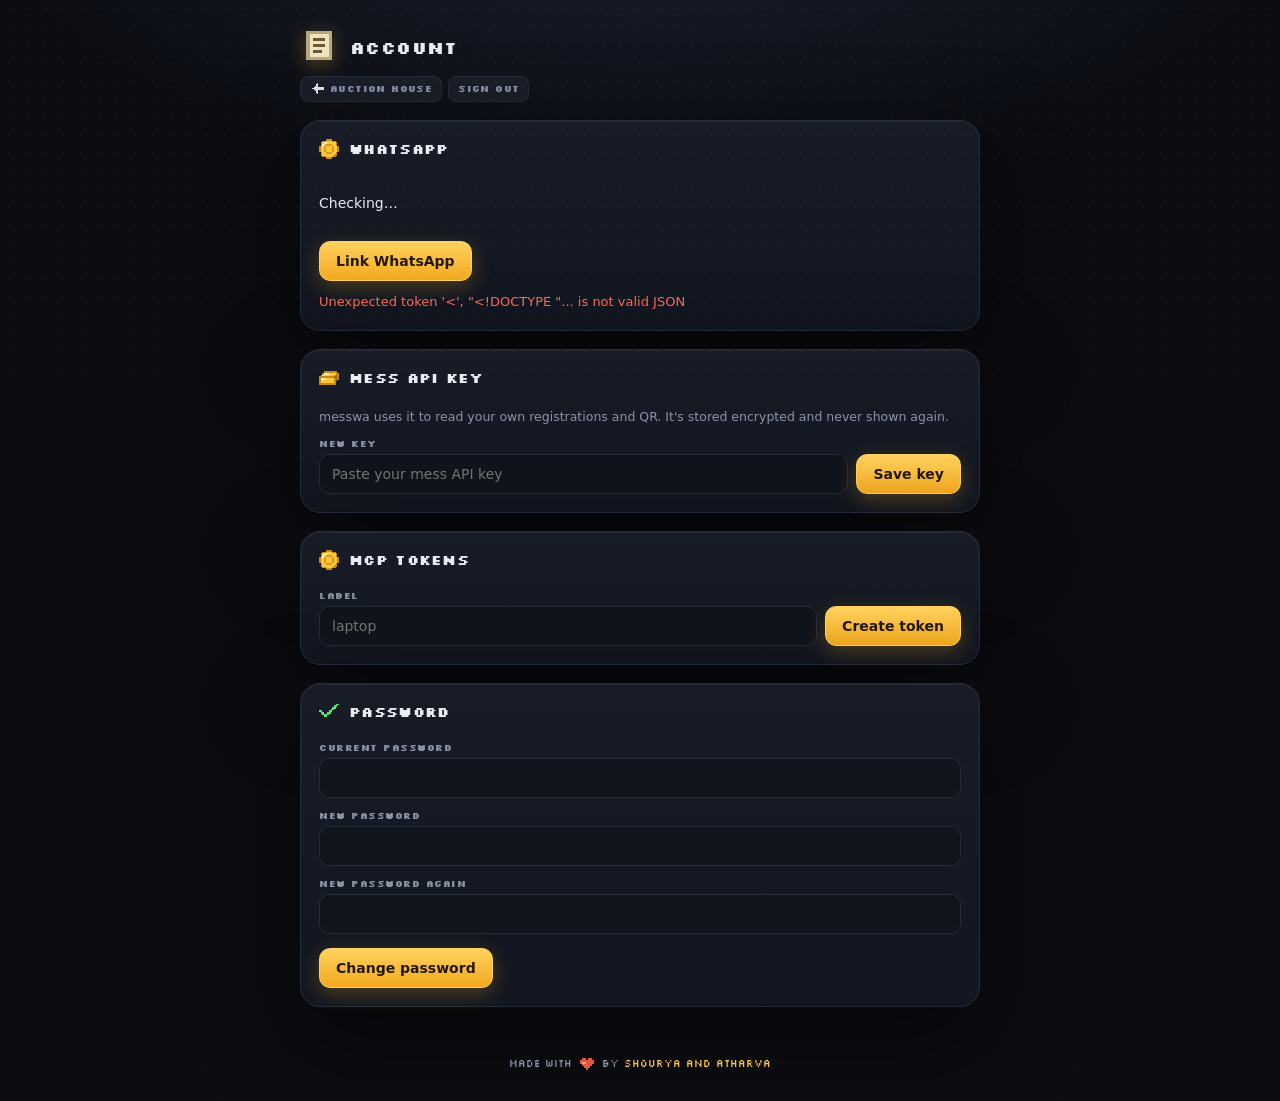
==== commit c79ba13a: "Trim redundant help text from dashboard pages - Remove the intro notes and role line on the account " ====
--- a/internal/dashboard/static/account.html
+++ b/internal/dashboard/static/account.html
@@ -20,7 +20,6 @@
       <span class="logo" id="logo"></span>
       <div>
         <h1 id="who">Account</h1>
-        <p class="sub" id="role">&nbsp;</p>
       </div>
       <nav class="navs" aria-label="Pages">
         <a class="nav-link" href="./" title="Back to the listings"><span id="navIcon"></span>Auction house</a>
@@ -36,7 +35,6 @@
       <span class="head-meta" id="suMeta"></span>
     </div>
     <div class="form">
-      <p class="note">People who made an account on the sign-up page. They can't see the board until you approve them. Declined accounts can still sign in, but only to see that you declined them; remove them with <code>messwa user remove</code>.</p>
       <p class="err" id="suErr" role="alert" hidden></p>
       <table class="signups"><tbody id="suBody"></tbody></table>
     </div>
@@ -49,7 +47,6 @@
       <span class="head-meta" id="waMeta"></span>
     </div>
     <div class="form">
-      <p class="note">Your own WhatsApp, linked as a device. Your chats, buyers and sales are private to you. Linking sends no messages. How it sells is on the <a href="settings.html">settings page</a>.</p>
       <p class="wa-status" id="waStatus">Checking…</p>
       <img id="waQR" alt="QR code to scan in WhatsApp, Linked devices" hidden class="pairing-qr">
       <div class="actions"><button class="btn primary" id="waLink" type="button">Link WhatsApp</button><button class="btn" id="waUnlink" type="button" hidden>Unlink</button></div>
@@ -64,7 +61,7 @@
       <span class="head-meta" id="keyMeta"></span>
     </div>
     <div class="form">
-      <p class="note">Your key for the IIIT mess portal. messwa uses it to read your own registrations and QR: on <a href="sales.html">your meals page</a>, and in the <code>my_registrations</code> and <code>my_qr</code> MCP tools. It's stored encrypted and never shown again after you save it.</p>
+      <p class="note">messwa uses it to read your own registrations and QR. It's stored encrypted and never shown again.</p>
       <p class="notice" id="noSecret" hidden>The server has no <code>MESSWA_SECRET_KEY</code>, so it can't store keys yet. Ask the admin to set it.</p>
       <form id="keyForm" class="row">
         <label class="grow">New key<input id="key" type="password" autocomplete="off" spellcheck="false" placeholder="Paste your mess API key" required></label>
@@ -82,7 +79,6 @@
       <span class="head-meta" id="tokMeta"></span>
     </div>
     <div class="form">
-      <p class="note">An agent connects to messwa's MCP server with one of these as its bearer token, and acts as you. Make one per device so you can revoke it alone.</p>
       <form id="tokForm" class="row">
         <label class="grow">Label<input id="label" maxlength="64" placeholder="laptop" autocomplete="off"></label>
         <button class="btn primary" type="submit">Create token</button>
--- a/internal/dashboard/static/style.css
+++ b/internal/dashboard/static/style.css
@@ -163,6 +163,28 @@
   font: 600 16px/1 var(--sans); padding-bottom: 2px;
 }
 .pg:disabled { opacity: .3; cursor: default; }
+
+/* A box's key: a ? at the right end of its header that opens a popover. */
+.keybtn {
+  flex: none; width: 24px; height: 24px; margin-left: auto; padding: 0 0 1px; border-radius: 7px; cursor: pointer;
+  background: var(--slot); border: 1px solid var(--line);
+  font: 700 11px/1 Pixel, var(--sans); color: var(--muted);
+}
+.keybtn:hover, .keybtn[aria-expanded="true"] { color: var(--gold); border-color: color-mix(in srgb, var(--gold) 55%, var(--line)); }
+.mini h4:has(> .keybtn) { display: flex; align-items: center; gap: 8px; }
+.mini h4 > .keybtn { width: 20px; height: 20px; border-radius: 6px; font-size: 9px; letter-spacing: 0; }
+.keypop {
+  position: fixed; inset: auto; margin: 0;
+  max-width: min(300px, calc(100vw - 16px)); padding: 12px 14px; border-radius: 12px;
+  background: #1d2330; border: 1px solid var(--line); box-shadow: 0 12px 30px rgba(0, 0, 0, .5);
+  color: var(--muted); font-size: 12px;
+}
+.keypop[popover] > :is(.pleg, .legend, .slegend, .wkey) {
+  flex-direction: column; align-items: flex-start; gap: 9px;
+  margin: 0; padding: 0; border: 0; white-space: normal;
+}
+.keypop[popover] > .wkey { flex-direction: row; flex-wrap: wrap; gap: 6px 8px; }
+.keypop .wnote { flex-basis: 100%; }
 .live { display: flex; align-items: center; gap: 6px; font-size: 11.5px; padding-left: 10px; border-left: 1px solid var(--line); white-space: nowrap; }
 .live i { width: 7px; height: 7px; border-radius: 50%; background: var(--veg); box-shadow: 0 0 0 0 rgba(52, 196, 99, .6); animation: pulse 2.4s infinite; }
 .live.off i { background: var(--nonveg); animation: none; }
@@ -249,8 +271,6 @@
 .messg { position: absolute; left: calc(var(--c) - 1px); bottom: calc(var(--c) + 3px); width: calc(var(--ci) + 1px); height: calc(var(--ci) + 1px); }
 .qty { position: absolute; right: var(--c); bottom: calc(var(--c) + 2px); font: 700 calc(var(--ci) + 1px) Pixel; color: #fff; text-shadow: 2px 2px 0 rgba(0, 0, 0, .7); }
 .ticked { position: absolute; left: 50%; top: 6px; width: 6px; height: 6px; margin-left: -3px; border-radius: 50%; background: var(--egg); box-shadow: 0 0 6px var(--egg); }
-.bar { position: absolute; left: calc(var(--c) + 1px); right: calc(var(--c) + 1px); bottom: calc(var(--c) - 2px); height: 3px; border-radius: 2px; background: rgba(0, 0, 0, .55); overflow: hidden; }
-.bar i { display: block; height: 100%; width: 100%; transform-origin: left; }
 
 .item.sold > :not(.stamp), .item.closed > :not(.stamp) { opacity: .28; filter: grayscale(1); }
 .stamp {
@@ -482,7 +502,7 @@
 
 /* width 0 + min-width 100%: match the board's width without widening it */
 .pulse { width: 0; min-width: 100%; }
-.legend { display: flex; gap: 12px; font-size: 11.5px; white-space: nowrap; }
+.legend { display: flex; gap: 12px; font-size: 11.5px; }
 .legend i { display: inline-block; width: 7px; height: 10px; margin-right: 5px; border-radius: 2px 2px 0 0; background: var(--text); vertical-align: -1px; }
 .legend i.m { background: color-mix(in srgb, var(--text) 30%, transparent); }
 .wins { display: flex; gap: 4px; padding-left: 10px; border-left: 1px solid var(--line); }
@@ -560,11 +580,12 @@
 }
 @media (max-width: 640px) {
   .cards { grid-template-columns: minmax(0, 1fr); }
-  .legend { display: none; }
   .pulse .head-name { flex: 1; white-space: nowrap; }
-  /* The window buttons wrap under the title on the narrowest phones. */
+  /* The window buttons get their own row under the title, which keeps the
+     key's ? in the top right corner. */
   .pulse .chest-head { flex-wrap: wrap; row-gap: 8px; }
   .wins { margin-left: auto; }
+  .pulse .wins { order: 1; flex-basis: 100%; justify-content: flex-end; padding-left: 0; border-left: 0; }
   .win { padding: 0 6px 1px; }
 }
 
@@ -691,3 +712,101 @@
   .nudge-x { grid-column: 3; grid-row: 1; align-self: start; }
   .nudge-go { grid-column: 1 / -1; grid-row: 2; text-align: center; padding: 10px 12px; }
 }
+
+/* ---------- sell sheet (sell.js) ---------- */
+
+.sell-sheet { width: min(460px, 100%); }
+.sell-head h2 { margin: 0; font: 700 15px Pixel, var(--sans); letter-spacing: .3px; }
+.sell-head .sub { margin-top: 4px; color: var(--muted); font-size: 13px; }
+/* priceRange (common.js): a −/+ box you can type into for each end. */
+.pr-vals { display: grid; grid-template-columns: repeat(auto-fit, minmax(140px, 1fr)); gap: 10px; margin: 18px 0 12px; }
+.pr-box { display: grid; gap: 6px; min-width: 0; }
+.pr-k { font: 700 8px Pixel; letter-spacing: .5px; color: var(--muted); }
+.pr-in {
+  display: flex; align-items: center; height: 42px; border-radius: 10px; overflow: hidden;
+  background: #0c0f14; border: 1px solid var(--line);
+}
+.pr-in:focus-within { border-color: var(--gold); box-shadow: 0 0 0 2px rgba(255, 197, 61, .25); }
+.pr-in button {
+  flex: none; width: 40px; height: 100%; border: 0; background: var(--slot); color: var(--text);
+  font-size: 18px; line-height: 1; cursor: pointer;
+}
+.pr-in button:hover { background: var(--slot-hi); color: var(--gold); }
+.pr-in button:focus-visible { outline: 2px solid var(--gold); outline-offset: -2px; }
+.pr-in .cur { flex: none; padding-left: 10px; font: 400 18px/1 Pixel; color: var(--gold); opacity: .7; }
+/* 18px keeps phones from zooming in when the box takes focus. */
+.pr-in input {
+  flex: 1; min-width: 0; width: 100%; height: 100%; padding: 0 6px 0 2px; border: 0; outline: none;
+  background: none; color: var(--gold); font: 400 18px/1 Pixel; text-shadow: 2px 2px 0 rgba(0, 0, 0, .5);
+}
+
+.sell-axis { display: flex; justify-content: space-between; margin: 4px 2px 0; font-size: 11px; color: var(--dim); }
+.sell-axis .med-l { color: var(--muted); }
+.sell-note { margin: 16px 0 0; color: var(--muted); font-size: 12.5px; line-height: 1.5; }
+.sell-when {
+  margin: 12px 0 0; padding: 9px 12px; border-radius: 10px; font-size: 12.5px; line-height: 1.5; color: var(--muted);
+  border: 1px dashed color-mix(in srgb, var(--gold) 55%, transparent); background: color-mix(in srgb, var(--gold) 6%, transparent);
+}
+.sell-when b { color: var(--gold); }
+.sell-err { margin: 8px 0 0; color: #ff6b5b; font-size: 12.5px; min-height: 1em; }
+.sell-err:empty { display: none; }
+.sell-acts { display: flex; justify-content: flex-end; gap: 8px; margin-top: 18px; flex-wrap: wrap; }
+.sell-btn {
+  padding: 10px 14px; border-radius: 10px; background: var(--slot); border: 1px solid var(--line);
+  color: var(--text); font: 700 9px Pixel; letter-spacing: .4px; cursor: pointer;
+}
+.sell-btn:hover { background: var(--slot-hi); }
+.sell-btn.gold { color: #141923; background: var(--gold); border-color: var(--gold); }
+.sell-btn.gold:hover { filter: brightness(1.08); }
+.sell-btn.red { color: #ff6b5b; border-color: color-mix(in srgb, #ff6b5b 55%, transparent); }
+.sell-btn:disabled { opacity: .45; cursor: default; filter: none; }
+
+.sell-sum { display: grid; grid-template-columns: repeat(3, 1fr); gap: 8px; margin-top: 16px; }
+.sell-sum .st { display: grid; gap: 4px; padding: 9px 10px; border-radius: 10px; background: var(--slot); border: 1px solid var(--line); }
+.sell-sum span { font: 700 7px Pixel; letter-spacing: .5px; color: var(--muted); }
+.sell-sum b { font: 600 14px var(--sans); }
+.sell-sum b.gold { color: var(--gold); }
+.sell-buyers { list-style: none; margin: 12px 0 0; padding: 0; max-height: 150px; overflow: auto; font-size: 12.5px; }
+.sell-buyers li { display: grid; grid-template-columns: minmax(0, 1fr) auto 52px; gap: 10px; padding: 5px 2px; border-bottom: 1px dashed var(--line); }
+.sell-buyers li.none { display: block; color: var(--dim); border: 0; }
+.sell-buyers .who { overflow: hidden; text-overflow: ellipsis; white-space: nowrap; }
+.sell-buyers .what { color: var(--muted); }
+.sell-buyers .amt { color: var(--gold); text-align: right; }
+.sell-tools { display: grid; grid-template-columns: repeat(3, 1fr); gap: 8px; margin-top: 16px; }
+.sell-btn.sell-tool { display: grid; gap: 5px; justify-items: center; padding: 14px 6px 12px; text-align: center; }
+.sell-tool b { font: 700 16px/1 Pixel; }
+.sell-tool small { font: 400 11px var(--sans); color: var(--dim); letter-spacing: 0; }
+.sell-tool.grn { border-color: color-mix(in srgb, var(--veg) 60%, transparent); } .sell-tool.grn b { color: var(--veg); }
+.sell-tool.gold-o { border-color: color-mix(in srgb, var(--gold) 60%, transparent); } .sell-tool.gold-o b { color: var(--gold); }
+.sell-tool.red b, .sell-tool.red span { color: #ff6b5b; }
+.sell-btn:focus-visible { outline: 2px solid var(--gold); outline-offset: 2px; }
+.sell-form { display: grid; gap: 12px; margin-top: 16px; }
+.sell-form label { display: grid; gap: 6px; color: var(--muted); font-size: 12px; }
+/* Text fields only: the price slider, mess chips and QR picker are inputs
+   too, and this box would cover the slider's track and its other handle. */
+.sell-form input:not([type=range], [type=radio], [type=file]), .sell-form select { width: 100%; padding: 10px; border: 1px solid var(--line); border-radius: 8px; background: var(--slot); color: var(--text); font: inherit; }
+.sell-form input:not([type=range], [type=radio], [type=file]):focus-visible, .sell-form select:focus-visible { outline: 2px solid var(--gold); outline-offset: 1px; }
+.sell-form .sell-note, .sell-form .sell-err, .sell-form .sell-acts { margin-top: 0; }
+/* The −/+ price box inside a form keeps its own look, not a form field's. */
+.sell-form .pr-in input.pr-num, .sell-form .pr-in input.pr-num:focus-visible {
+  padding: 0 6px 0 2px; border: 0; border-radius: 0; outline: none; background: none; font: 400 18px/1 Pixel; color: var(--gold);
+}
+@media (max-width: 420px) { .sell-tools { grid-template-columns: 1fr; } }
+/* A schedule's tools: START NOW beside AUTOPILOT, then prices and unschedule. */
+.sell-tools.pairs { grid-template-columns: 1fr 1fr; }
+.sell-tools.one { grid-template-columns: 1fr; }
+.sell-tool.auto b { color: var(--dim); }
+.sell-tool.auto.on { border-color: color-mix(in srgb, var(--blue, #5aa9ff) 70%, transparent); background: color-mix(in srgb, #5aa9ff 10%, var(--slot)); }
+.sell-tool.auto.on b, .sell-tool.auto.on span { color: #5aa9ff; }
+.auto-note b { color: #5aa9ff; font-weight: 600; }
+.auto-note[hidden] { display: none; }
+
+.site-credit {
+  padding: 12px 20px 28px;
+  color: var(--muted);
+  font: 10px/1.8 Pixel, monospace;
+  text-align: center;
+}
+.site-credit-heart { display: inline-block; vertical-align: -3px; margin: 0 3px; }
+.site-credit-heart svg { width: 14px; height: 12px; }
+.site-credit-names { color: var(--gold); }
